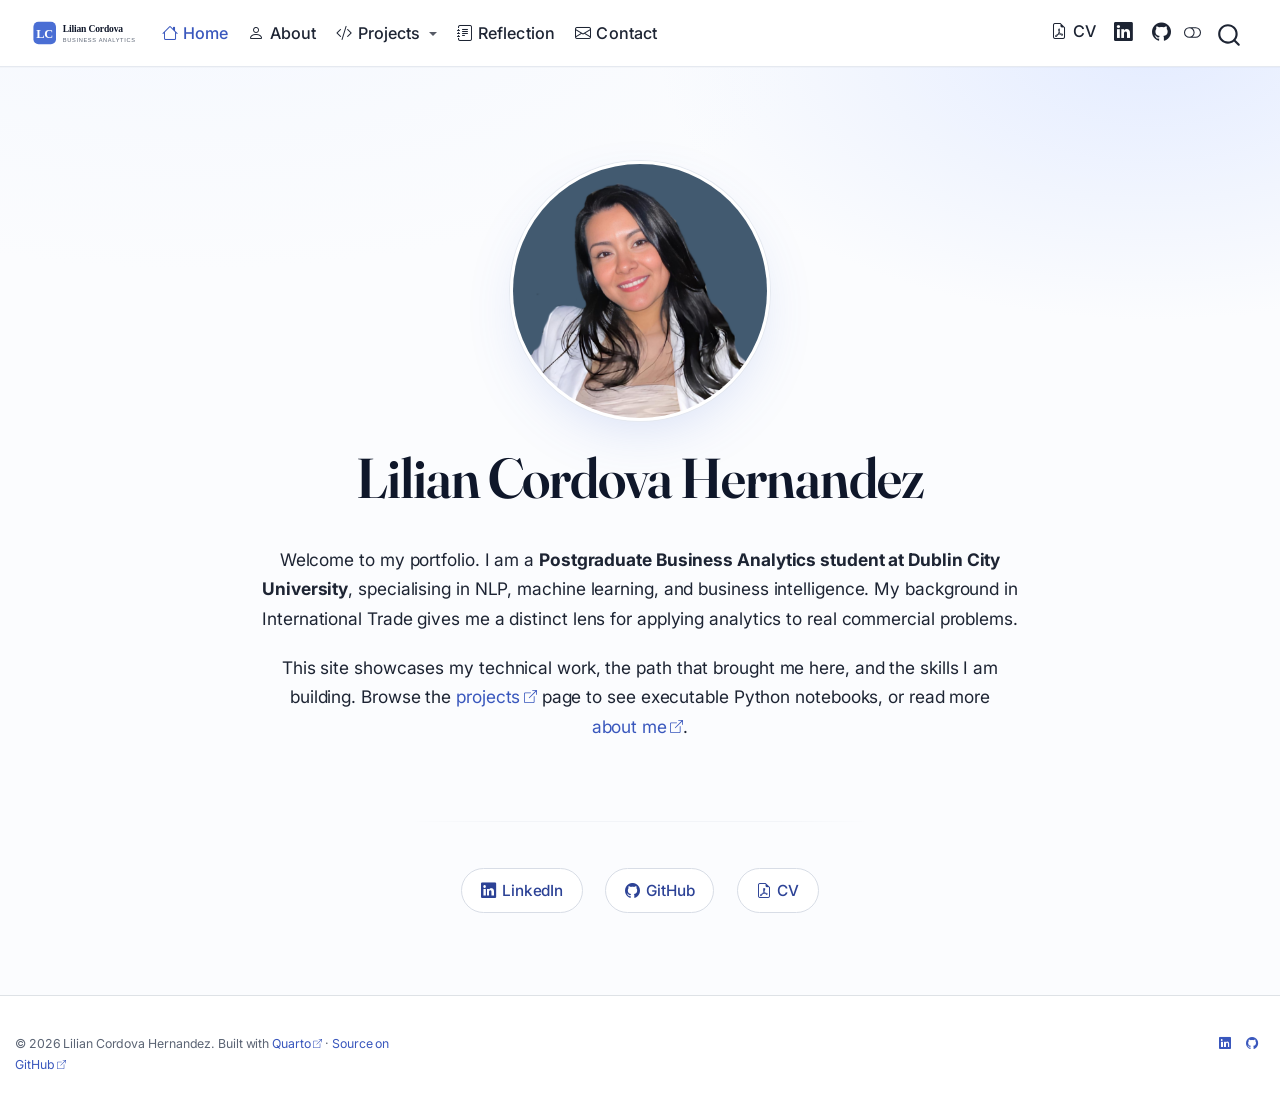
==== docs/index.html @ 32f209c3 "Actualizando archivos renderizados en docs" ====
<!DOCTYPE html>
<html xmlns="http://www.w3.org/1999/xhtml" lang="en" xml:lang="en"><head>

<meta charset="utf-8">
<meta name="generator" content="quarto-1.8.27">

<meta name="viewport" content="width=device-width, initial-scale=1.0, user-scalable=yes">


<title>Lilian Cordova Hernandez</title>
<style>
code{white-space: pre-wrap;}
span.smallcaps{font-variant: small-caps;}
div.columns{display: flex; gap: min(4vw, 1.5em);}
div.column{flex: auto; overflow-x: auto;}
div.hanging-indent{margin-left: 1.5em; text-indent: -1.5em;}
ul.task-list{list-style: none;}
ul.task-list li input[type="checkbox"] {
  width: 0.8em;
  margin: 0 0.8em 0.2em -1em; /* quarto-specific, see https://github.com/quarto-dev/quarto-cli/issues/4556 */ 
  vertical-align: middle;
}
</style>


<script src="site_libs/quarto-nav/quarto-nav.js"></script>
<script src="site_libs/quarto-nav/headroom.min.js"></script>
<script src="site_libs/clipboard/clipboard.min.js"></script>
<script src="site_libs/quarto-search/autocomplete.umd.js"></script>
<script src="site_libs/quarto-search/fuse.min.js"></script>
<script src="site_libs/quarto-search/quarto-search.js"></script>
<meta name="quarto:offset" content="./">
<link href="./images/favicon.svg" rel="icon" type="image/svg+xml">
<script src="site_libs/quarto-html/quarto.js" type="module"></script>
<script src="site_libs/quarto-html/tabsets/tabsets.js" type="module"></script>
<script src="site_libs/quarto-html/axe/axe-check.js" type="module"></script>
<script src="site_libs/quarto-html/popper.min.js"></script>
<script src="site_libs/quarto-html/tippy.umd.min.js"></script>
<link href="site_libs/quarto-html/tippy.css" rel="stylesheet">
<link href="site_libs/quarto-html/quarto-syntax-highlighting-57df612ce7d31eb042a4162ec1190c32.css" rel="stylesheet" class="quarto-color-scheme" id="quarto-text-highlighting-styles">
<link href="site_libs/quarto-html/quarto-syntax-highlighting-dark-9ce02ba9bf05f77acce06f7d436c50a3.css" rel="stylesheet" class="quarto-color-scheme quarto-color-alternate" id="quarto-text-highlighting-styles">
<link href="site_libs/quarto-html/quarto-syntax-highlighting-57df612ce7d31eb042a4162ec1190c32.css" rel="stylesheet" class="quarto-color-scheme-extra" id="quarto-text-highlighting-styles">
<script src="site_libs/bootstrap/bootstrap.min.js"></script>
<link href="site_libs/bootstrap/bootstrap-icons.css" rel="stylesheet">
<link href="site_libs/bootstrap/bootstrap-cafbf74504e8c92494feddbc5e3c4bea.min.css" rel="stylesheet" append-hash="true" class="quarto-color-scheme" id="quarto-bootstrap" data-mode="light">
<link href="site_libs/bootstrap/bootstrap-dark-274662e6b3faa38f8d456ecc8a73bcf7.min.css" rel="stylesheet" append-hash="true" class="quarto-color-scheme quarto-color-alternate" id="quarto-bootstrap" data-mode="light">
<link href="site_libs/bootstrap/bootstrap-cafbf74504e8c92494feddbc5e3c4bea.min.css" rel="stylesheet" append-hash="true" class="quarto-color-scheme-extra" id="quarto-bootstrap" data-mode="light">
<script id="quarto-search-options" type="application/json">{
  "location": "navbar",
  "copy-button": false,
  "collapse-after": 3,
  "panel-placement": "end",
  "type": "overlay",
  "limit": 50,
  "keyboard-shortcut": [
    "f",
    "/",
    "s"
  ],
  "show-item-context": false,
  "language": {
    "search-no-results-text": "No results",
    "search-matching-documents-text": "matching documents",
    "search-copy-link-title": "Copy link to search",
    "search-hide-matches-text": "Hide additional matches",
    "search-more-match-text": "more match in this document",
    "search-more-matches-text": "more matches in this document",
    "search-clear-button-title": "Clear",
    "search-text-placeholder": "",
    "search-detached-cancel-button-title": "Cancel",
    "search-submit-button-title": "Submit",
    "search-label": "Search"
  }
}</script>
<style>html{ scroll-behavior: smooth; }</style>


</head>

<body class="nav-fixed fullcontent quarto-light"><script id="quarto-html-before-body" type="application/javascript">
    const toggleBodyColorMode = (bsSheetEl) => {
      const mode = bsSheetEl.getAttribute("data-mode");
      const bodyEl = window.document.querySelector("body");
      if (mode === "dark") {
        bodyEl.classList.add("quarto-dark");
        bodyEl.classList.remove("quarto-light");
      } else {
        bodyEl.classList.add("quarto-light");
        bodyEl.classList.remove("quarto-dark");
      }
    }
    const toggleBodyColorPrimary = () => {
      const bsSheetEl = window.document.querySelector("link#quarto-bootstrap:not([rel=disabled-stylesheet])");
      if (bsSheetEl) {
        toggleBodyColorMode(bsSheetEl);
      }
    }
    const setColorSchemeToggle = (alternate) => {
      const toggles = window.document.querySelectorAll('.quarto-color-scheme-toggle');
      for (let i=0; i < toggles.length; i++) {
        const toggle = toggles[i];
        if (toggle) {
          if (alternate) {
            toggle.classList.add("alternate");
          } else {
            toggle.classList.remove("alternate");
          }
        }
      }
    };
    const toggleColorMode = (alternate) => {
      // Switch the stylesheets
      const primaryStylesheets = window.document.querySelectorAll('link.quarto-color-scheme:not(.quarto-color-alternate)');
      const alternateStylesheets = window.document.querySelectorAll('link.quarto-color-scheme.quarto-color-alternate');
      manageTransitions('#quarto-margin-sidebar .nav-link', false);
      if (alternate) {
        // note: dark is layered on light, we don't disable primary!
        enableStylesheet(alternateStylesheets);
        for (const sheetNode of alternateStylesheets) {
          if (sheetNode.id === "quarto-bootstrap") {
            toggleBodyColorMode(sheetNode);
          }
        }
      } else {
        disableStylesheet(alternateStylesheets);
        enableStylesheet(primaryStylesheets)
        toggleBodyColorPrimary();
      }
      manageTransitions('#quarto-margin-sidebar .nav-link', true);
      // Switch the toggles
      setColorSchemeToggle(alternate)
      // Hack to workaround the fact that safari doesn't
      // properly recolor the scrollbar when toggling (#1455)
      if (navigator.userAgent.indexOf('Safari') > 0 && navigator.userAgent.indexOf('Chrome') == -1) {
        manageTransitions("body", false);
        window.scrollTo(0, 1);
        setTimeout(() => {
          window.scrollTo(0, 0);
          manageTransitions("body", true);
        }, 40);
      }
    }
    const disableStylesheet = (stylesheets) => {
      for (let i=0; i < stylesheets.length; i++) {
        const stylesheet = stylesheets[i];
        stylesheet.rel = 'disabled-stylesheet';
      }
    }
    const enableStylesheet = (stylesheets) => {
      for (let i=0; i < stylesheets.length; i++) {
        const stylesheet = stylesheets[i];
        if(stylesheet.rel !== 'stylesheet') { // for Chrome, which will still FOUC without this check
          stylesheet.rel = 'stylesheet';
        }
      }
    }
    const manageTransitions = (selector, allowTransitions) => {
      const els = window.document.querySelectorAll(selector);
      for (let i=0; i < els.length; i++) {
        const el = els[i];
        if (allowTransitions) {
          el.classList.remove('notransition');
        } else {
          el.classList.add('notransition');
        }
      }
    }
    const isFileUrl = () => {
      return window.location.protocol === 'file:';
    }
    const hasAlternateSentinel = () => {
      let styleSentinel = getColorSchemeSentinel();
      if (styleSentinel !== null) {
        return styleSentinel === "alternate";
      } else {
        return false;
      }
    }
    const setStyleSentinel = (alternate) => {
      const value = alternate ? "alternate" : "default";
      if (!isFileUrl()) {
        window.localStorage.setItem("quarto-color-scheme", value);
      } else {
        localAlternateSentinel = value;
      }
    }
    const getColorSchemeSentinel = () => {
      if (!isFileUrl()) {
        const storageValue = window.localStorage.getItem("quarto-color-scheme");
        return storageValue != null ? storageValue : localAlternateSentinel;
      } else {
        return localAlternateSentinel;
      }
    }
    const toggleGiscusIfUsed = (isAlternate, darkModeDefault) => {
      const baseTheme = document.querySelector('#giscus-base-theme')?.value ?? 'light';
      const alternateTheme = document.querySelector('#giscus-alt-theme')?.value ?? 'dark';
      let newTheme = '';
      if(authorPrefersDark) {
        newTheme = isAlternate ? baseTheme : alternateTheme;
      } else {
        newTheme = isAlternate ? alternateTheme : baseTheme;
      }
      const changeGiscusTheme = () => {
        // From: https://github.com/giscus/giscus/issues/336
        const sendMessage = (message) => {
          const iframe = document.querySelector('iframe.giscus-frame');
          if (!iframe) return;
          iframe.contentWindow.postMessage({ giscus: message }, 'https://giscus.app');
        }
        sendMessage({
          setConfig: {
            theme: newTheme
          }
        });
      }
      const isGiscussLoaded = window.document.querySelector('iframe.giscus-frame') !== null;
      if (isGiscussLoaded) {
        changeGiscusTheme();
      }
    };
    const authorPrefersDark = false;
    const darkModeDefault = authorPrefersDark;
      document.querySelector('link#quarto-text-highlighting-styles.quarto-color-scheme-extra').rel = 'disabled-stylesheet';
      document.querySelector('link#quarto-bootstrap.quarto-color-scheme-extra').rel = 'disabled-stylesheet';
    let localAlternateSentinel = darkModeDefault ? 'alternate' : 'default';
    // Dark / light mode switch
    window.quartoToggleColorScheme = () => {
      // Read the current dark / light value
      let toAlternate = !hasAlternateSentinel();
      toggleColorMode(toAlternate);
      setStyleSentinel(toAlternate);
      toggleGiscusIfUsed(toAlternate, darkModeDefault);
      window.dispatchEvent(new Event('resize'));
    };
    // Switch to dark mode if need be
    if (hasAlternateSentinel()) {
      toggleColorMode(true);
    } else {
      toggleColorMode(false);
    }
  </script>

<div id="quarto-search-results"></div>
  <header id="quarto-header" class="headroom fixed-top">
    <nav class="navbar navbar-expand-lg " data-bs-theme="dark">
      <div class="navbar-container container-fluid">
      <div class="navbar-brand-container mx-auto">
    <a href="./index.html" class="navbar-brand navbar-brand-logo">
    <img src="./images/logo.svg" alt="Lilian Cordova Hernandez" class="navbar-logo light-content">
    <img src="./images/logo.svg" alt="Lilian Cordova Hernandez" class="navbar-logo dark-content">
    </a>
  </div>
            <div id="quarto-search" class="" title="Search"></div>
          <button class="navbar-toggler" type="button" data-bs-toggle="collapse" data-bs-target="#navbarCollapse" aria-controls="navbarCollapse" role="menu" aria-expanded="false" aria-label="Toggle navigation" onclick="if (window.quartoToggleHeadroom) { window.quartoToggleHeadroom(); }">
  <span class="navbar-toggler-icon"></span>
</button>
          <div class="collapse navbar-collapse" id="navbarCollapse">
            <ul class="navbar-nav navbar-nav-scroll me-auto">
  <li class="nav-item">
    <a class="nav-link active" href="./index.html" aria-current="page"> <i class="bi bi-house" role="img">
</i> 
<span class="menu-text">Home</span></a>
  </li>  
  <li class="nav-item">
    <a class="nav-link" href="./about.html"> <i class="bi bi-person" role="img">
</i> 
<span class="menu-text">About</span></a>
  </li>  
  <li class="nav-item dropdown ">
    <a class="nav-link dropdown-toggle" href="#" id="nav-menu-projects" role="link" data-bs-toggle="dropdown" aria-expanded="false">
      <i class="bi bi-code-slash" role="img">
</i> 
 <span class="menu-text">Projects</span>
    </a>
    <ul class="dropdown-menu" aria-labelledby="nav-menu-projects">    
        <li>
    <a class="dropdown-item" href="./projects/index.html">
 <span class="dropdown-text">All projects</span></a>
  </li>  
        <li>
    <a class="dropdown-item" href="./projects/list/sentiment_analysis.html">
 <span class="dropdown-text">Financial Sentiment Analysis</span></a>
  </li>  
        <li>
    <a class="dropdown-item" href="./projects/list/fraud_detection.html">
 <span class="dropdown-text">Fraud Detection</span></a>
  </li>  
    </ul>
  </li>
  <li class="nav-item">
    <a class="nav-link" href="./reflection.html"> <i class="bi bi-journal-text" role="img">
</i> 
<span class="menu-text">Reflection</span></a>
  </li>  
  <li class="nav-item">
    <a class="nav-link" href="./contact.html"> <i class="bi bi-envelope" role="img">
</i> 
<span class="menu-text">Contact</span></a>
  </li>  
</ul>
            <ul class="navbar-nav navbar-nav-scroll ms-auto">
  <li class="nav-item">
    <a class="nav-link" href="./cv.pdf" target="_blank"> <i class="bi bi-file-earmark-pdf" role="img">
</i> 
<span class="menu-text">CV</span></a>
  </li>  
  <li class="nav-item compact">
    <a class="nav-link" href="https://www.linkedin.com/in/lilian-cordova-hernandez-916a37232/" target="_blank"> <i class="bi bi-linkedin" role="img" aria-label="LinkedIn">
</i> 
<span class="menu-text"></span></a>
  </li>  
  <li class="nav-item compact">
    <a class="nav-link" href="https://github.com/cordova-lilian" target="_blank"> <i class="bi bi-github" role="img" aria-label="GitHub">
</i> 
<span class="menu-text"></span></a>
  </li>  
</ul>
          </div> <!-- /navcollapse -->
            <div class="quarto-navbar-tools">
  <a href="" class="quarto-color-scheme-toggle quarto-navigation-tool  px-1" onclick="window.quartoToggleColorScheme(); return false;" title="Toggle dark mode"><i class="bi"></i></a>
</div>
      </div> <!-- /container-fluid -->
    </nav>
</header>
<!-- content -->
<div id="quarto-content" class="quarto-container page-columns page-rows-contents page-layout-article page-navbar">
<!-- sidebar -->
<!-- margin-sidebar -->
    
<!-- main -->
<div class="quarto-about-jolla">
  <img src="images/profile.png" class="about-image
  round " style="height: 15em; width: 15em;">
 <header id="title-block-header" class="quarto-title-block default">
<div class="quarto-title">
<h1 class="title">Lilian Cordova Hernandez</h1>
</div>
<div class="quarto-title-meta">
  </div>
</header><main class="content" id="quarto-document-content">

<p>Welcome to my portfolio. I am a <strong>Postgraduate Business Analytics student at Dublin City University</strong>, specialising in NLP, machine learning, and business intelligence. My background in International Trade gives me a distinct lens for applying analytics to real commercial problems.</p>
<p>This site showcases my technical work, the path that brought me here, and the skills I am building. Browse the <a href="./projects/index.html">projects</a> page to see executable Python notebooks, or read more <a href="./about.html">about me</a>.</p>


</main> 
  <hr class="about-sep">
   <div class="about-links">
  <a href="https://www.linkedin.com/in/lilian-cordova-hernandez-916a37232/" class="about-link" rel="" target="_blank">
    <i class="bi bi-linkedin"></i>
     <span class="about-link-text">LinkedIn</span>
  </a>
  <a href="https://github.com/cordova-lilian" class="about-link" rel="" target="_blank">
    <i class="bi bi-github"></i>
     <span class="about-link-text">GitHub</span>
  </a>
  <a href="/cv/cv.pdf" class="about-link" rel="" target="_blank">
    <i class="bi bi-file-earmark-pdf"></i>
     <span class="about-link-text">CV</span>
  </a>
</div>
</div>
 <!-- /main -->
<script id="quarto-html-after-body" type="application/javascript">
  window.document.addEventListener("DOMContentLoaded", function (event) {
    // Ensure there is a toggle, if there isn't float one in the top right
    if (window.document.querySelector('.quarto-color-scheme-toggle') === null) {
      const a = window.document.createElement('a');
      a.classList.add('top-right');
      a.classList.add('quarto-color-scheme-toggle');
      a.href = "";
      a.onclick = function() { try { window.quartoToggleColorScheme(); } catch {} return false; };
      const i = window.document.createElement("i");
      i.classList.add('bi');
      a.appendChild(i);
      window.document.body.appendChild(a);
    }
    setColorSchemeToggle(hasAlternateSentinel())
    const isCodeAnnotation = (el) => {
      for (const clz of el.classList) {
        if (clz.startsWith('code-annotation-')) {                     
          return true;
        }
      }
      return false;
    }
    const onCopySuccess = function(e) {
      // button target
      const button = e.trigger;
      // don't keep focus
      button.blur();
      // flash "checked"
      button.classList.add('code-copy-button-checked');
      var currentTitle = button.getAttribute("title");
      button.setAttribute("title", "Copied!");
      let tooltip;
      if (window.bootstrap) {
        button.setAttribute("data-bs-toggle", "tooltip");
        button.setAttribute("data-bs-placement", "left");
        button.setAttribute("data-bs-title", "Copied!");
        tooltip = new bootstrap.Tooltip(button, 
          { trigger: "manual", 
            customClass: "code-copy-button-tooltip",
            offset: [0, -8]});
        tooltip.show();    
      }
      setTimeout(function() {
        if (tooltip) {
          tooltip.hide();
          button.removeAttribute("data-bs-title");
          button.removeAttribute("data-bs-toggle");
          button.removeAttribute("data-bs-placement");
        }
        button.setAttribute("title", currentTitle);
        button.classList.remove('code-copy-button-checked');
      }, 1000);
      // clear code selection
      e.clearSelection();
    }
    const getTextToCopy = function(trigger) {
      const outerScaffold = trigger.parentElement.cloneNode(true);
      const codeEl = outerScaffold.querySelector('code');
      for (const childEl of codeEl.children) {
        if (isCodeAnnotation(childEl)) {
          childEl.remove();
        }
      }
      return codeEl.innerText;
    }
    const clipboard = new window.ClipboardJS('.code-copy-button:not([data-in-quarto-modal])', {
      text: getTextToCopy
    });
    clipboard.on('success', onCopySuccess);
    if (window.document.getElementById('quarto-embedded-source-code-modal')) {
      const clipboardModal = new window.ClipboardJS('.code-copy-button[data-in-quarto-modal]', {
        text: getTextToCopy,
        container: window.document.getElementById('quarto-embedded-source-code-modal')
      });
      clipboardModal.on('success', onCopySuccess);
    }
      var localhostRegex = new RegExp(/^(?:http|https):\/\/localhost\:?[0-9]*\//);
      var mailtoRegex = new RegExp(/^mailto:/);
        var filterRegex = new RegExp("https:\/\/cordova-lilian\.github\.io\/eportfolio");
      var isInternal = (href) => {
          return filterRegex.test(href) || localhostRegex.test(href) || mailtoRegex.test(href);
      }
      // Inspect non-navigation links and adorn them if external
     var links = window.document.querySelectorAll('a[href]:not(.nav-link):not(.navbar-brand):not(.toc-action):not(.sidebar-link):not(.sidebar-item-toggle):not(.pagination-link):not(.no-external):not([aria-hidden]):not(.dropdown-item):not(.quarto-navigation-tool):not(.about-link)');
      for (var i=0; i<links.length; i++) {
        const link = links[i];
        if (!isInternal(link.href)) {
          // undo the damage that might have been done by quarto-nav.js in the case of
          // links that we want to consider external
          if (link.dataset.originalHref !== undefined) {
            link.href = link.dataset.originalHref;
          }
            // target, if specified
            link.setAttribute("target", "_blank");
            if (link.getAttribute("rel") === null) {
              link.setAttribute("rel", "noopener");
            }
            // default icon
            link.classList.add("external");
        }
      }
    function tippyHover(el, contentFn, onTriggerFn, onUntriggerFn) {
      const config = {
        allowHTML: true,
        maxWidth: 500,
        delay: 100,
        arrow: false,
        appendTo: function(el) {
            return el.parentElement;
        },
        interactive: true,
        interactiveBorder: 10,
        theme: 'quarto',
        placement: 'bottom-start',
      };
      if (contentFn) {
        config.content = contentFn;
      }
      if (onTriggerFn) {
        config.onTrigger = onTriggerFn;
      }
      if (onUntriggerFn) {
        config.onUntrigger = onUntriggerFn;
      }
      window.tippy(el, config); 
    }
    const noterefs = window.document.querySelectorAll('a[role="doc-noteref"]');
    for (var i=0; i<noterefs.length; i++) {
      const ref = noterefs[i];
      tippyHover(ref, function() {
        // use id or data attribute instead here
        let href = ref.getAttribute('data-footnote-href') || ref.getAttribute('href');
        try { href = new URL(href).hash; } catch {}
        const id = href.replace(/^#\/?/, "");
        const note = window.document.getElementById(id);
        if (note) {
          return note.innerHTML;
        } else {
          return "";
        }
      });
    }
    const xrefs = window.document.querySelectorAll('a.quarto-xref');
    const processXRef = (id, note) => {
      // Strip column container classes
      const stripColumnClz = (el) => {
        el.classList.remove("page-full", "page-columns");
        if (el.children) {
          for (const child of el.children) {
            stripColumnClz(child);
          }
        }
      }
      stripColumnClz(note)
      if (id === null || id.startsWith('sec-')) {
        // Special case sections, only their first couple elements
        const container = document.createElement("div");
        if (note.children && note.children.length > 2) {
          container.appendChild(note.children[0].cloneNode(true));
          for (let i = 1; i < note.children.length; i++) {
            const child = note.children[i];
            if (child.tagName === "P" && child.innerText === "") {
              continue;
            } else {
              container.appendChild(child.cloneNode(true));
              break;
            }
          }
          if (window.Quarto?.typesetMath) {
            window.Quarto.typesetMath(container);
          }
          return container.innerHTML
        } else {
          if (window.Quarto?.typesetMath) {
            window.Quarto.typesetMath(note);
          }
          return note.innerHTML;
        }
      } else {
        // Remove any anchor links if they are present
        const anchorLink = note.querySelector('a.anchorjs-link');
        if (anchorLink) {
          anchorLink.remove();
        }
        if (window.Quarto?.typesetMath) {
          window.Quarto.typesetMath(note);
        }
        if (note.classList.contains("callout")) {
          return note.outerHTML;
        } else {
          return note.innerHTML;
        }
      }
    }
    for (var i=0; i<xrefs.length; i++) {
      const xref = xrefs[i];
      tippyHover(xref, undefined, function(instance) {
        instance.disable();
        let url = xref.getAttribute('href');
        let hash = undefined; 
        if (url.startsWith('#')) {
          hash = url;
        } else {
          try { hash = new URL(url).hash; } catch {}
        }
        if (hash) {
          const id = hash.replace(/^#\/?/, "");
          const note = window.document.getElementById(id);
          if (note !== null) {
            try {
              const html = processXRef(id, note.cloneNode(true));
              instance.setContent(html);
            } finally {
              instance.enable();
              instance.show();
            }
          } else {
            // See if we can fetch this
            fetch(url.split('#')[0])
            .then(res => res.text())
            .then(html => {
              const parser = new DOMParser();
              const htmlDoc = parser.parseFromString(html, "text/html");
              const note = htmlDoc.getElementById(id);
              if (note !== null) {
                const html = processXRef(id, note);
                instance.setContent(html);
              } 
            }).finally(() => {
              instance.enable();
              instance.show();
            });
          }
        } else {
          // See if we can fetch a full url (with no hash to target)
          // This is a special case and we should probably do some content thinning / targeting
          fetch(url)
          .then(res => res.text())
          .then(html => {
            const parser = new DOMParser();
            const htmlDoc = parser.parseFromString(html, "text/html");
            const note = htmlDoc.querySelector('main.content');
            if (note !== null) {
              // This should only happen for chapter cross references
              // (since there is no id in the URL)
              // remove the first header
              if (note.children.length > 0 && note.children[0].tagName === "HEADER") {
                note.children[0].remove();
              }
              const html = processXRef(null, note);
              instance.setContent(html);
            } 
          }).finally(() => {
            instance.enable();
            instance.show();
          });
        }
      }, function(instance) {
      });
    }
        let selectedAnnoteEl;
        const selectorForAnnotation = ( cell, annotation) => {
          let cellAttr = 'data-code-cell="' + cell + '"';
          let lineAttr = 'data-code-annotation="' +  annotation + '"';
          const selector = 'span[' + cellAttr + '][' + lineAttr + ']';
          return selector;
        }
        const selectCodeLines = (annoteEl) => {
          const doc = window.document;
          const targetCell = annoteEl.getAttribute("data-target-cell");
          const targetAnnotation = annoteEl.getAttribute("data-target-annotation");
          const annoteSpan = window.document.querySelector(selectorForAnnotation(targetCell, targetAnnotation));
          const lines = annoteSpan.getAttribute("data-code-lines").split(",");
          const lineIds = lines.map((line) => {
            return targetCell + "-" + line;
          })
          let top = null;
          let height = null;
          let parent = null;
          if (lineIds.length > 0) {
              //compute the position of the single el (top and bottom and make a div)
              const el = window.document.getElementById(lineIds[0]);
              top = el.offsetTop;
              height = el.offsetHeight;
              parent = el.parentElement.parentElement;
            if (lineIds.length > 1) {
              const lastEl = window.document.getElementById(lineIds[lineIds.length - 1]);
              const bottom = lastEl.offsetTop + lastEl.offsetHeight;
              height = bottom - top;
            }
            if (top !== null && height !== null && parent !== null) {
              // cook up a div (if necessary) and position it 
              let div = window.document.getElementById("code-annotation-line-highlight");
              if (div === null) {
                div = window.document.createElement("div");
                div.setAttribute("id", "code-annotation-line-highlight");
                div.style.position = 'absolute';
                parent.appendChild(div);
              }
              div.style.top = top - 2 + "px";
              div.style.height = height + 4 + "px";
              div.style.left = 0;
              let gutterDiv = window.document.getElementById("code-annotation-line-highlight-gutter");
              if (gutterDiv === null) {
                gutterDiv = window.document.createElement("div");
                gutterDiv.setAttribute("id", "code-annotation-line-highlight-gutter");
                gutterDiv.style.position = 'absolute';
                const codeCell = window.document.getElementById(targetCell);
                const gutter = codeCell.querySelector('.code-annotation-gutter');
                gutter.appendChild(gutterDiv);
              }
              gutterDiv.style.top = top - 2 + "px";
              gutterDiv.style.height = height + 4 + "px";
            }
            selectedAnnoteEl = annoteEl;
          }
        };
        const unselectCodeLines = () => {
          const elementsIds = ["code-annotation-line-highlight", "code-annotation-line-highlight-gutter"];
          elementsIds.forEach((elId) => {
            const div = window.document.getElementById(elId);
            if (div) {
              div.remove();
            }
          });
          selectedAnnoteEl = undefined;
        };
          // Handle positioning of the toggle
      window.addEventListener(
        "resize",
        throttle(() => {
          elRect = undefined;
          if (selectedAnnoteEl) {
            selectCodeLines(selectedAnnoteEl);
          }
        }, 10)
      );
      function throttle(fn, ms) {
      let throttle = false;
      let timer;
        return (...args) => {
          if(!throttle) { // first call gets through
              fn.apply(this, args);
              throttle = true;
          } else { // all the others get throttled
              if(timer) clearTimeout(timer); // cancel #2
              timer = setTimeout(() => {
                fn.apply(this, args);
                timer = throttle = false;
              }, ms);
          }
        };
      }
        // Attach click handler to the DT
        const annoteDls = window.document.querySelectorAll('dt[data-target-cell]');
        for (const annoteDlNode of annoteDls) {
          annoteDlNode.addEventListener('click', (event) => {
            const clickedEl = event.target;
            if (clickedEl !== selectedAnnoteEl) {
              unselectCodeLines();
              const activeEl = window.document.querySelector('dt[data-target-cell].code-annotation-active');
              if (activeEl) {
                activeEl.classList.remove('code-annotation-active');
              }
              selectCodeLines(clickedEl);
              clickedEl.classList.add('code-annotation-active');
            } else {
              // Unselect the line
              unselectCodeLines();
              clickedEl.classList.remove('code-annotation-active');
            }
          });
        }
    const findCites = (el) => {
      const parentEl = el.parentElement;
      if (parentEl) {
        const cites = parentEl.dataset.cites;
        if (cites) {
          return {
            el,
            cites: cites.split(' ')
          };
        } else {
          return findCites(el.parentElement)
        }
      } else {
        return undefined;
      }
    };
    var bibliorefs = window.document.querySelectorAll('a[role="doc-biblioref"]');
    for (var i=0; i<bibliorefs.length; i++) {
      const ref = bibliorefs[i];
      const citeInfo = findCites(ref);
      if (citeInfo) {
        tippyHover(citeInfo.el, function() {
          var popup = window.document.createElement('div');
          citeInfo.cites.forEach(function(cite) {
            var citeDiv = window.document.createElement('div');
            citeDiv.classList.add('hanging-indent');
            citeDiv.classList.add('csl-entry');
            var biblioDiv = window.document.getElementById('ref-' + cite);
            if (biblioDiv) {
              citeDiv.innerHTML = biblioDiv.innerHTML;
            }
            popup.appendChild(citeDiv);
          });
          return popup.innerHTML;
        });
      }
    }
  });
  </script>
</div> <!-- /content -->
<footer class="footer">
  <div class="nav-footer">
    <div class="nav-footer-left">
<p>© 2026 Lilian Cordova Hernandez. Built with <a href="https://quarto.org/">Quarto</a> · <a href="https://github.com/cordova-lilian/eportfolio">Source on GitHub</a></p>
</div>   
    <div class="nav-footer-center">
      &nbsp;
    </div>
    <div class="nav-footer-right">
      <ul class="footer-items list-unstyled">
    <li class="nav-item compact">
    <a class="nav-link" href="https://www.linkedin.com/in/lilian-cordova-hernandez-916a37232/">
      <i class="bi bi-linkedin" role="img" aria-label="LinkedIn">
</i> 
    </a>
  </li>  
    <li class="nav-item compact">
    <a class="nav-link" href="https://github.com/cordova-lilian">
      <i class="bi bi-github" role="img" aria-label="GitHub">
</i> 
    </a>
  </li>  
</ul>
    </div>
  </div>
</footer>




<script src="site_libs/quarto-html/zenscroll-min.js"></script>
</body></html>
---- docs/site_libs/quarto-html/tippy.css ----
.tippy-box[data-animation=fade][data-state=hidden]{opacity:0}[data-tippy-root]{max-width:calc(100vw - 10px)}.tippy-box{position:relative;background-color:#333;color:#fff;border-radius:4px;font-size:14px;line-height:1.4;white-space:normal;outline:0;transition-property:transform,visibility,opacity}.tippy-box[data-placement^=top]>.tippy-arrow{bottom:0}.tippy-box[data-placement^=top]>.tippy-arrow:before{bottom:-7px;left:0;border-width:8px 8px 0;border-top-color:initial;transform-origin:center top}.tippy-box[data-placement^=bottom]>.tippy-arrow{top:0}.tippy-box[data-placement^=bottom]>.tippy-arrow:before{top:-7px;left:0;border-width:0 8px 8px;border-bottom-color:initial;transform-origin:center bottom}.tippy-box[data-placement^=left]>.tippy-arrow{right:0}.tippy-box[data-placement^=left]>.tippy-arrow:before{border-width:8px 0 8px 8px;border-left-color:initial;right:-7px;transform-origin:center left}.tippy-box[data-placement^=right]>.tippy-arrow{left:0}.tippy-box[data-placement^=right]>.tippy-arrow:before{left:-7px;border-width:8px 8px 8px 0;border-right-color:initial;transform-origin:center right}.tippy-box[data-inertia][data-state=visible]{transition-timing-function:cubic-bezier(.54,1.5,.38,1.11)}.tippy-arrow{width:16px;height:16px;color:#333}.tippy-arrow:before{content:"";position:absolute;border-color:transparent;border-style:solid}.tippy-content{position:relative;padding:5px 9px;z-index:1}
---- docs/site_libs/quarto-html/quarto-syntax-highlighting-57df612ce7d31eb042a4162ec1190c32.css ----
/* quarto syntax highlight colors */
:root {
  --quarto-hl-ot-color: #003B4F;
  --quarto-hl-at-color: #657422;
  --quarto-hl-ss-color: #20794D;
  --quarto-hl-an-color: #5E5E5E;
  --quarto-hl-fu-color: #4758AB;
  --quarto-hl-st-color: #20794D;
  --quarto-hl-cf-color: #003B4F;
  --quarto-hl-op-color: #5E5E5E;
  --quarto-hl-er-color: #AD0000;
  --quarto-hl-bn-color: #AD0000;
  --quarto-hl-al-color: #AD0000;
  --quarto-hl-va-color: #111111;
  --quarto-hl-bu-color: inherit;
  --quarto-hl-ex-color: inherit;
  --quarto-hl-pp-color: #AD0000;
  --quarto-hl-in-color: #5E5E5E;
  --quarto-hl-vs-color: #20794D;
  --quarto-hl-wa-color: #5E5E5E;
  --quarto-hl-do-color: #5E5E5E;
  --quarto-hl-im-color: #00769E;
  --quarto-hl-ch-color: #20794D;
  --quarto-hl-dt-color: #AD0000;
  --quarto-hl-fl-color: #AD0000;
  --quarto-hl-co-color: #5E5E5E;
  --quarto-hl-cv-color: #5E5E5E;
  --quarto-hl-cn-color: #8f5902;
  --quarto-hl-sc-color: #5E5E5E;
  --quarto-hl-dv-color: #AD0000;
  --quarto-hl-kw-color: #003B4F;
}

/* other quarto variables */
:root {
  --quarto-font-monospace: "JetBrains Mono", "SF Mono", Menlo, monospace;
}

/* syntax highlight based on Pandoc's rules */
pre > code.sourceCode > span {
  color: #003B4F;
}

code.sourceCode > span {
  color: #003B4F;
}

div.sourceCode,
div.sourceCode pre.sourceCode {
  color: #003B4F;
}

/* Normal */
code span {
  color: #003B4F;
}

/* Alert */
code span.al {
  color: #AD0000;
  font-style: inherit;
}

/* Annotation */
code span.an {
  color: #5E5E5E;
  font-style: inherit;
}

/* Attribute */
code span.at {
  color: #657422;
  font-style: inherit;
}

/* BaseN */
code span.bn {
  color: #AD0000;
  font-style: inherit;
}

/* BuiltIn */
code span.bu {
  font-style: inherit;
}

/* ControlFlow */
code span.cf {
  color: #003B4F;
  font-weight: bold;
  font-style: inherit;
}

/* Char */
code span.ch {
  color: #20794D;
  font-style: inherit;
}

/* Constant */
code span.cn {
  color: #8f5902;
  font-style: inherit;
}

/* Comment */
code span.co {
  color: #5E5E5E;
  font-style: inherit;
}

/* CommentVar */
code span.cv {
  color: #5E5E5E;
  font-style: italic;
}

/* Documentation */
code span.do {
  color: #5E5E5E;
  font-style: italic;
}

/* DataType */
code span.dt {
  color: #AD0000;
  font-style: inherit;
}

/* DecVal */
code span.dv {
  color: #AD0000;
  font-style: inherit;
}

/* Error */
code span.er {
  color: #AD0000;
  font-style: inherit;
}

/* Extension */
code span.ex {
  font-style: inherit;
}

/* Float */
code span.fl {
  color: #AD0000;
  font-style: inherit;
}

/* Function */
code span.fu {
  color: #4758AB;
  font-style: inherit;
}

/* Import */
code span.im {
  color: #00769E;
  font-style: inherit;
}

/* Information */
code span.in {
  color: #5E5E5E;
  font-style: inherit;
}

/* Keyword */
code span.kw {
  color: #003B4F;
  font-weight: bold;
  font-style: inherit;
}

/* Operator */
code span.op {
  color: #5E5E5E;
  font-style: inherit;
}

/* Other */
code span.ot {
  color: #003B4F;
  font-style: inherit;
}

/* Preprocessor */
code span.pp {
  color: #AD0000;
  font-style: inherit;
}

/* SpecialChar */
code span.sc {
  color: #5E5E5E;
  font-style: inherit;
}

/* SpecialString */
code span.ss {
  color: #20794D;
  font-style: inherit;
}

/* String */
code span.st {
  color: #20794D;
  font-style: inherit;
}

/* Variable */
code span.va {
  color: #111111;
  font-style: inherit;
}

/* VerbatimString */
code span.vs {
  color: #20794D;
  font-style: inherit;
}

/* Warning */
code span.wa {
  color: #5E5E5E;
  font-style: italic;
}

.prevent-inlining {
  content: "</";
}

/*# sourceMappingURL=84b79a0ed5294ec50572e19bc6c243b1.css.map */
---- docs/site_libs/quarto-html/quarto-syntax-highlighting-dark-9ce02ba9bf05f77acce06f7d436c50a3.css ----
/* quarto syntax highlight colors */
:root {
  --quarto-hl-al-color: #f07178;
  --quarto-hl-an-color: #d4d0ab;
  --quarto-hl-at-color: #00e0e0;
  --quarto-hl-bn-color: #d4d0ab;
  --quarto-hl-bu-color: #abe338;
  --quarto-hl-ch-color: #abe338;
  --quarto-hl-co-color: #f8f8f2;
  --quarto-hl-cv-color: #ffd700;
  --quarto-hl-cn-color: #ffd700;
  --quarto-hl-cf-color: #ffa07a;
  --quarto-hl-dt-color: #ffa07a;
  --quarto-hl-dv-color: #d4d0ab;
  --quarto-hl-do-color: #f8f8f2;
  --quarto-hl-er-color: #f07178;
  --quarto-hl-ex-color: #00e0e0;
  --quarto-hl-fl-color: #d4d0ab;
  --quarto-hl-fu-color: #ffa07a;
  --quarto-hl-im-color: #abe338;
  --quarto-hl-in-color: #d4d0ab;
  --quarto-hl-kw-color: #ffa07a;
  --quarto-hl-op-color: #ffa07a;
  --quarto-hl-ot-color: #00e0e0;
  --quarto-hl-pp-color: #dcc6e0;
  --quarto-hl-re-color: #00e0e0;
  --quarto-hl-sc-color: #abe338;
  --quarto-hl-ss-color: #abe338;
  --quarto-hl-st-color: #abe338;
  --quarto-hl-va-color: #00e0e0;
  --quarto-hl-vs-color: #abe338;
  --quarto-hl-wa-color: #dcc6e0;
}

/* other quarto variables */
:root {
  --quarto-font-monospace: "JetBrains Mono", "SF Mono", Menlo, monospace;
}

/* syntax highlight based on Pandoc's rules */
pre > code.sourceCode > span {
  color: #f8f8f2;
}

code.sourceCode > span {
  color: #f8f8f2;
}

div.sourceCode,
div.sourceCode pre.sourceCode {
  color: #f8f8f2;
}

/* Normal */
code span {
  color: #f8f8f2;
}

/* Alert */
code span.al {
  color: #f07178;
}

/* Annotation */
code span.an {
  color: #d4d0ab;
}

/* Attribute */
code span.at {
  color: #00e0e0;
}

/* BaseN */
code span.bn {
  color: #d4d0ab;
}

/* BuiltIn */
code span.bu {
  color: #abe338;
}

/* ControlFlow */
code span.cf {
  font-weight: bold;
  color: #ffa07a;
}

/* Char */
code span.ch {
  color: #abe338;
}

/* Constant */
code span.cn {
  color: #ffd700;
}

/* Comment */
code span.co {
  font-style: italic;
  color: #f8f8f2;
}

/* CommentVar */
code span.cv {
  color: #ffd700;
}

/* Documentation */
code span.do {
  color: #f8f8f2;
}

/* DataType */
code span.dt {
  color: #ffa07a;
}

/* DecVal */
code span.dv {
  color: #d4d0ab;
}

/* Error */
code span.er {
  color: #f07178;
  text-decoration: underline;
}

/* Extension */
code span.ex {
  font-weight: bold;
  color: #00e0e0;
}

/* Float */
code span.fl {
  color: #d4d0ab;
}

/* Function */
code span.fu {
  color: #ffa07a;
}

/* Import */
code span.im {
  color: #abe338;
}

/* Information */
code span.in {
  color: #d4d0ab;
}

/* Keyword */
code span.kw {
  font-weight: bold;
  color: #ffa07a;
}

/* Operator */
code span.op {
  color: #ffa07a;
}

/* Other */
code span.ot {
  color: #00e0e0;
}

/* Preprocessor */
code span.pp {
  color: #dcc6e0;
}

/* RegionMarker */
code span.re {
  background-color: #f8f8f2;
  color: #00e0e0;
}

/* SpecialChar */
code span.sc {
  color: #abe338;
}

/* SpecialString */
code span.ss {
  color: #abe338;
}

/* String */
code span.st {
  color: #abe338;
}

/* Variable */
code span.va {
  color: #00e0e0;
}

/* VerbatimString */
code span.vs {
  color: #abe338;
}

/* Warning */
code span.wa {
  color: #dcc6e0;
}

.prevent-inlining {
  content: "</";
}

/*# sourceMappingURL=05095b4dcd6764186e90dff720b1243f.css.map */
---- docs/site_libs/quarto-html/quarto-syntax-highlighting-57df612ce7d31eb042a4162ec1190c32.css ----
/* quarto syntax highlight colors */
:root {
  --quarto-hl-ot-color: #003B4F;
  --quarto-hl-at-color: #657422;
  --quarto-hl-ss-color: #20794D;
  --quarto-hl-an-color: #5E5E5E;
  --quarto-hl-fu-color: #4758AB;
  --quarto-hl-st-color: #20794D;
  --quarto-hl-cf-color: #003B4F;
  --quarto-hl-op-color: #5E5E5E;
  --quarto-hl-er-color: #AD0000;
  --quarto-hl-bn-color: #AD0000;
  --quarto-hl-al-color: #AD0000;
  --quarto-hl-va-color: #111111;
  --quarto-hl-bu-color: inherit;
  --quarto-hl-ex-color: inherit;
  --quarto-hl-pp-color: #AD0000;
  --quarto-hl-in-color: #5E5E5E;
  --quarto-hl-vs-color: #20794D;
  --quarto-hl-wa-color: #5E5E5E;
  --quarto-hl-do-color: #5E5E5E;
  --quarto-hl-im-color: #00769E;
  --quarto-hl-ch-color: #20794D;
  --quarto-hl-dt-color: #AD0000;
  --quarto-hl-fl-color: #AD0000;
  --quarto-hl-co-color: #5E5E5E;
  --quarto-hl-cv-color: #5E5E5E;
  --quarto-hl-cn-color: #8f5902;
  --quarto-hl-sc-color: #5E5E5E;
  --quarto-hl-dv-color: #AD0000;
  --quarto-hl-kw-color: #003B4F;
}

/* other quarto variables */
:root {
  --quarto-font-monospace: "JetBrains Mono", "SF Mono", Menlo, monospace;
}

/* syntax highlight based on Pandoc's rules */
pre > code.sourceCode > span {
  color: #003B4F;
}

code.sourceCode > span {
  color: #003B4F;
}

div.sourceCode,
div.sourceCode pre.sourceCode {
  color: #003B4F;
}

/* Normal */
code span {
  color: #003B4F;
}

/* Alert */
code span.al {
  color: #AD0000;
  font-style: inherit;
}

/* Annotation */
code span.an {
  color: #5E5E5E;
  font-style: inherit;
}

/* Attribute */
code span.at {
  color: #657422;
  font-style: inherit;
}

/* BaseN */
code span.bn {
  color: #AD0000;
  font-style: inherit;
}

/* BuiltIn */
code span.bu {
  font-style: inherit;
}

/* ControlFlow */
code span.cf {
  color: #003B4F;
  font-weight: bold;
  font-style: inherit;
}

/* Char */
code span.ch {
  color: #20794D;
  font-style: inherit;
}

/* Constant */
code span.cn {
  color: #8f5902;
  font-style: inherit;
}

/* Comment */
code span.co {
  color: #5E5E5E;
  font-style: inherit;
}

/* CommentVar */
code span.cv {
  color: #5E5E5E;
  font-style: italic;
}

/* Documentation */
code span.do {
  color: #5E5E5E;
  font-style: italic;
}

/* DataType */
code span.dt {
  color: #AD0000;
  font-style: inherit;
}

/* DecVal */
code span.dv {
  color: #AD0000;
  font-style: inherit;
}

/* Error */
code span.er {
  color: #AD0000;
  font-style: inherit;
}

/* Extension */
code span.ex {
  font-style: inherit;
}

/* Float */
code span.fl {
  color: #AD0000;
  font-style: inherit;
}

/* Function */
code span.fu {
  color: #4758AB;
  font-style: inherit;
}

/* Import */
code span.im {
  color: #00769E;
  font-style: inherit;
}

/* Information */
code span.in {
  color: #5E5E5E;
  font-style: inherit;
}

/* Keyword */
code span.kw {
  color: #003B4F;
  font-weight: bold;
  font-style: inherit;
}

/* Operator */
code span.op {
  color: #5E5E5E;
  font-style: inherit;
}

/* Other */
code span.ot {
  color: #003B4F;
  font-style: inherit;
}

/* Preprocessor */
code span.pp {
  color: #AD0000;
  font-style: inherit;
}

/* SpecialChar */
code span.sc {
  color: #5E5E5E;
  font-style: inherit;
}

/* SpecialString */
code span.ss {
  color: #20794D;
  font-style: inherit;
}

/* String */
code span.st {
  color: #20794D;
  font-style: inherit;
}

/* Variable */
code span.va {
  color: #111111;
  font-style: inherit;
}

/* VerbatimString */
code span.vs {
  color: #20794D;
  font-style: inherit;
}

/* Warning */
code span.wa {
  color: #5E5E5E;
  font-style: italic;
}

.prevent-inlining {
  content: "</";
}

/*# sourceMappingURL=84b79a0ed5294ec50572e19bc6c243b1.css.map */
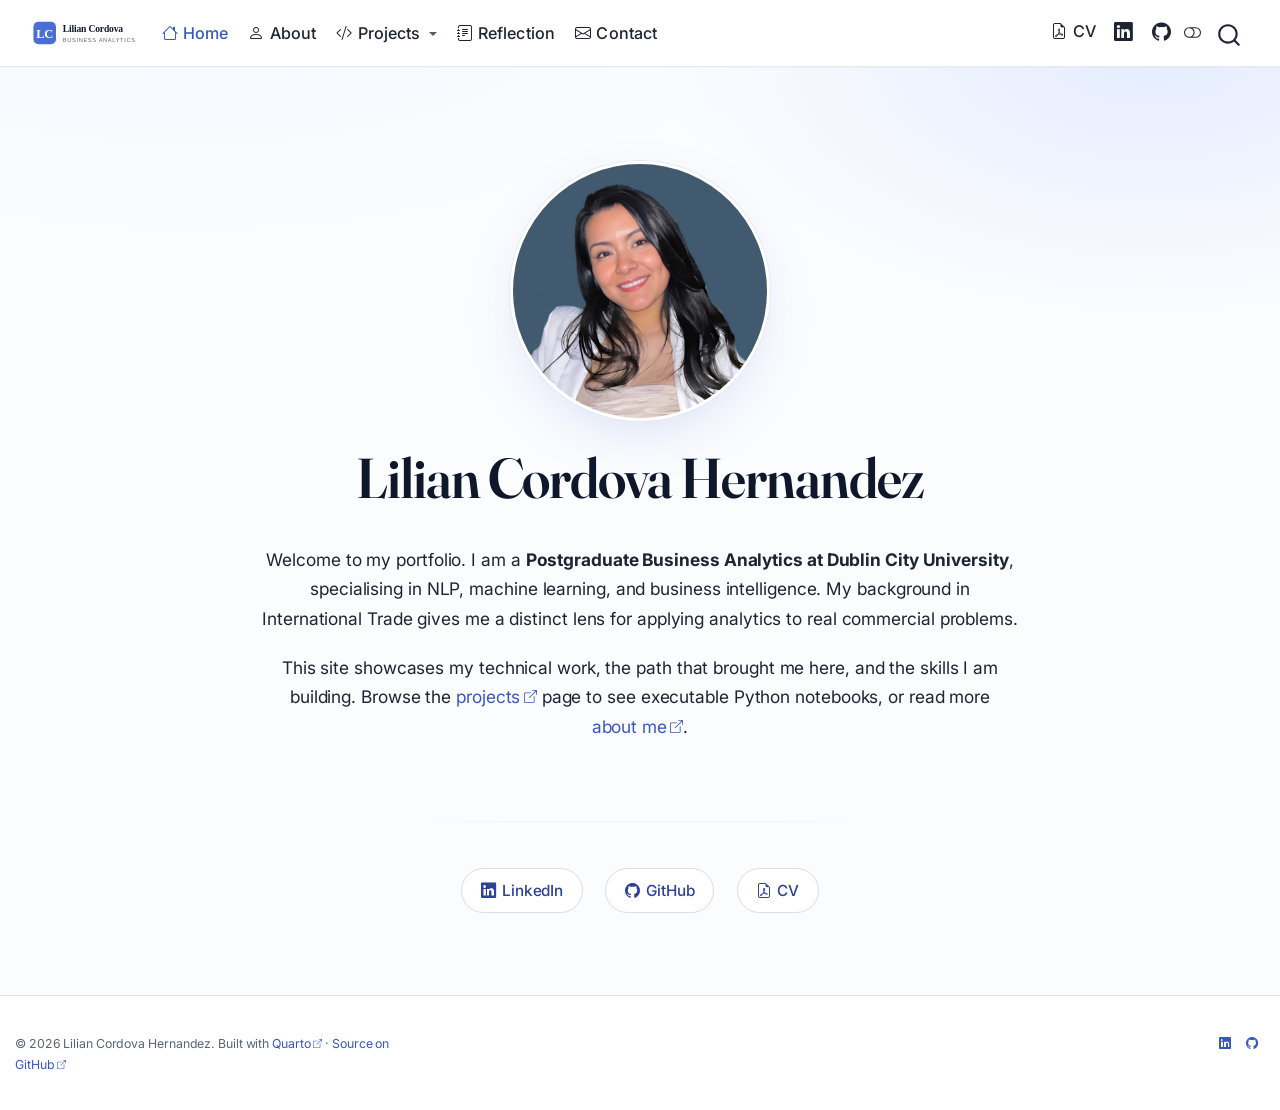
==== commit 12f9b62f: "Add Power BI product performance project." ====
--- a/docs/index.html
+++ b/docs/index.html
@@ -75,6 +75,17 @@
 <style>html{ scroll-behavior: smooth; }</style>
 
 
+<meta property="og:title" content="Lilian Cordova Hernandez">
+<meta property="og:description" content="ePortfolio — MSc Business Analytics, Dublin City University.">
+<meta property="og:image" content="https://cordova-lilian.github.io/eportfolio/images/profile.png">
+<meta property="og:image:height" content="800">
+<meta property="og:image:width" content="800">
+<meta name="twitter:title" content="Lilian Cordova Hernandez">
+<meta name="twitter:description" content="ePortfolio — MSc Business Analytics, Dublin City University.">
+<meta name="twitter:image" content="https://cordova-lilian.github.io/eportfolio/images/profile.png">
+<meta name="twitter:image-height" content="800">
+<meta name="twitter:image-width" content="800">
+<meta name="twitter:card" content="summary_large_image">
 </head>
 
 <body class="nav-fixed fullcontent quarto-light"><script id="quarto-html-before-body" type="application/javascript">
@@ -286,6 +297,10 @@
     <a class="dropdown-item" href="./projects/list/fraud_detection.html">
  <span class="dropdown-text">Fraud Detection</span></a>
   </li>  
+        <li>
+    <a class="dropdown-item" href="./projects/list/ai_content_pipeline.html">
+ <span class="dropdown-text">AI Content Production Pipeline</span></a>
+  </li>  
     </ul>
   </li>
   <li class="nav-item">
@@ -301,7 +316,7 @@
 </ul>
             <ul class="navbar-nav navbar-nav-scroll ms-auto">
   <li class="nav-item">
-    <a class="nav-link" href="./cv.pdf" target="_blank"> <i class="bi bi-file-earmark-pdf" role="img">
+    <a class="nav-link" href="./cv/cv.pdf" target="_blank"> <i class="bi bi-file-earmark-pdf" role="img">
 </i> 
 <span class="menu-text">CV</span></a>
   </li>  
@@ -340,7 +355,7 @@
   </div>
 </header><main class="content" id="quarto-document-content">
 
-<p>Welcome to my portfolio. I am a <strong>Postgraduate Business Analytics student at Dublin City University</strong>, specialising in NLP, machine learning, and business intelligence. My background in International Trade gives me a distinct lens for applying analytics to real commercial problems.</p>
+<p>Welcome to my portfolio. I am a <strong>Postgraduate Business Analytics at Dublin City University</strong>, specialising in NLP, machine learning, and business intelligence. My background in International Trade gives me a distinct lens for applying analytics to real commercial problems.</p>
 <p>This site showcases my technical work, the path that brought me here, and the skills I am building. Browse the <a href="./projects/index.html">projects</a> page to see executable Python notebooks, or read more <a href="./about.html">about me</a>.</p>
 
 
@@ -355,7 +370,7 @@
     <i class="bi bi-github"></i>
      <span class="about-link-text">GitHub</span>
   </a>
-  <a href="/cv/cv.pdf" class="about-link" rel="" target="_blank">
+  <a href="https://cordova-lilian.github.io/eportfolio/cv/cv.pdf" class="about-link" rel="" target="_blank">
     <i class="bi bi-file-earmark-pdf"></i>
      <span class="about-link-text">CV</span>
   </a>
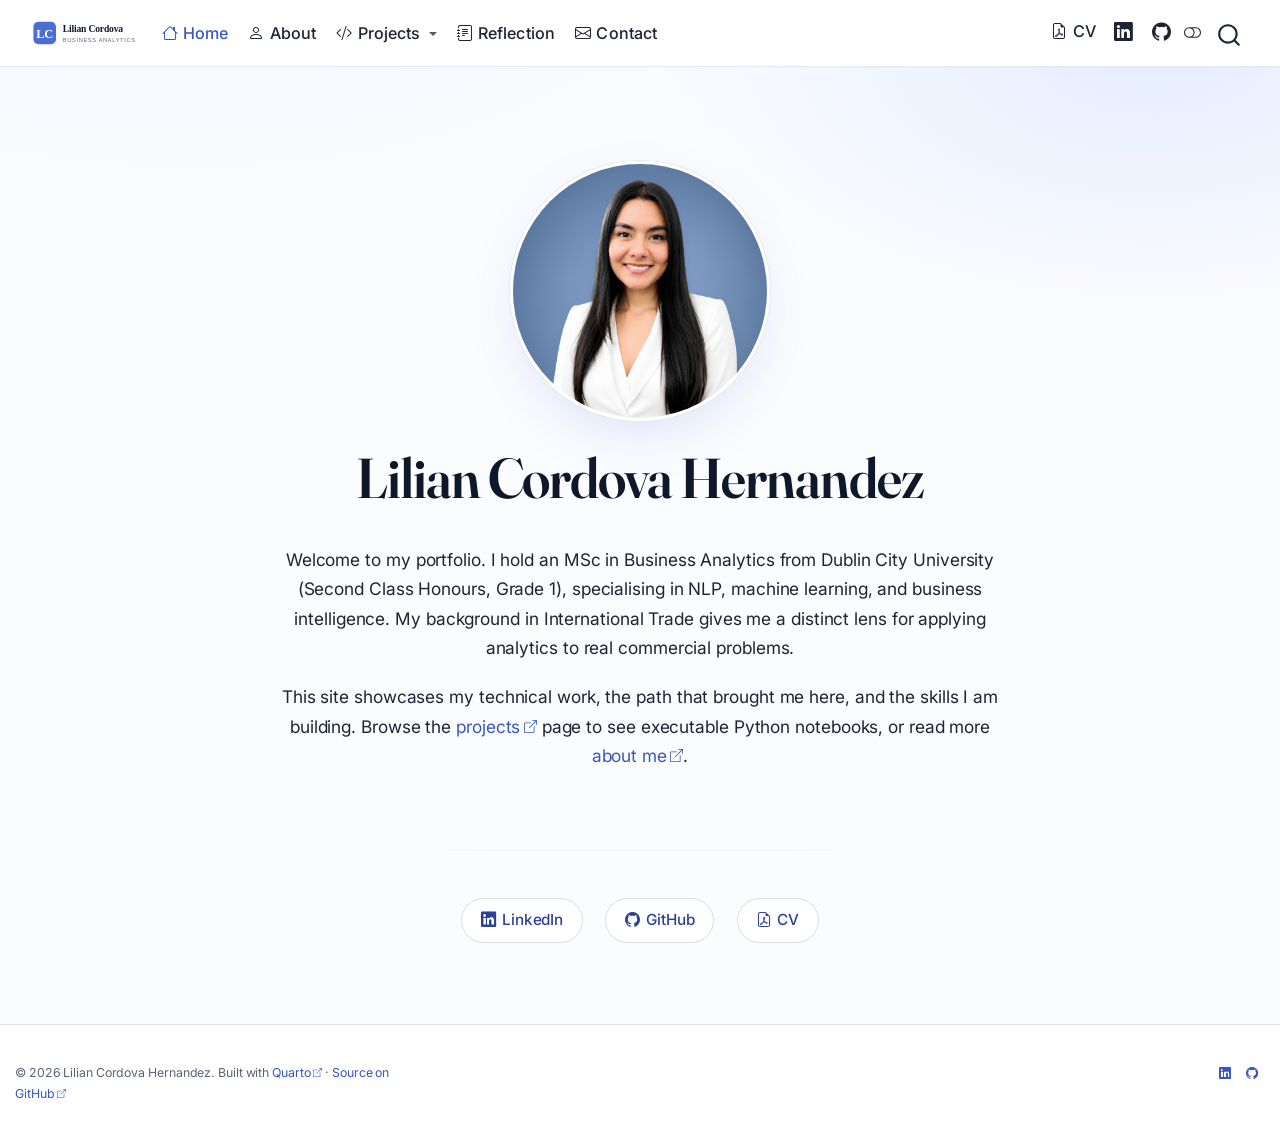
==== commit ef61391c: "Render site output" ====
--- a/docs/index.html
+++ b/docs/index.html
@@ -301,6 +301,10 @@
     <a class="dropdown-item" href="./projects/list/ai_content_pipeline.html">
  <span class="dropdown-text">AI Content Production Pipeline</span></a>
   </li>  
+        <li>
+    <a class="dropdown-item" href="./projects/list/product_performance_analysis.html">
+ <span class="dropdown-text">AutoMotion Co.&nbsp;Dashboard (Power BI)</span></a>
+  </li>  
     </ul>
   </li>
   <li class="nav-item">
@@ -355,7 +359,7 @@
   </div>
 </header><main class="content" id="quarto-document-content">
 
-<p>Welcome to my portfolio. I am a <strong>Postgraduate Business Analytics at Dublin City University</strong>, specialising in NLP, machine learning, and business intelligence. My background in International Trade gives me a distinct lens for applying analytics to real commercial problems.</p>
+<p>Welcome to my portfolio. I hold an MSc in Business Analytics from Dublin City University (Second Class Honours, Grade 1), specialising in NLP, machine learning, and business intelligence. My background in International Trade gives me a distinct lens for applying analytics to real commercial problems.</p>
 <p>This site showcases my technical work, the path that brought me here, and the skills I am building. Browse the <a href="./projects/index.html">projects</a> page to see executable Python notebooks, or read more <a href="./about.html">about me</a>.</p>
 
 
